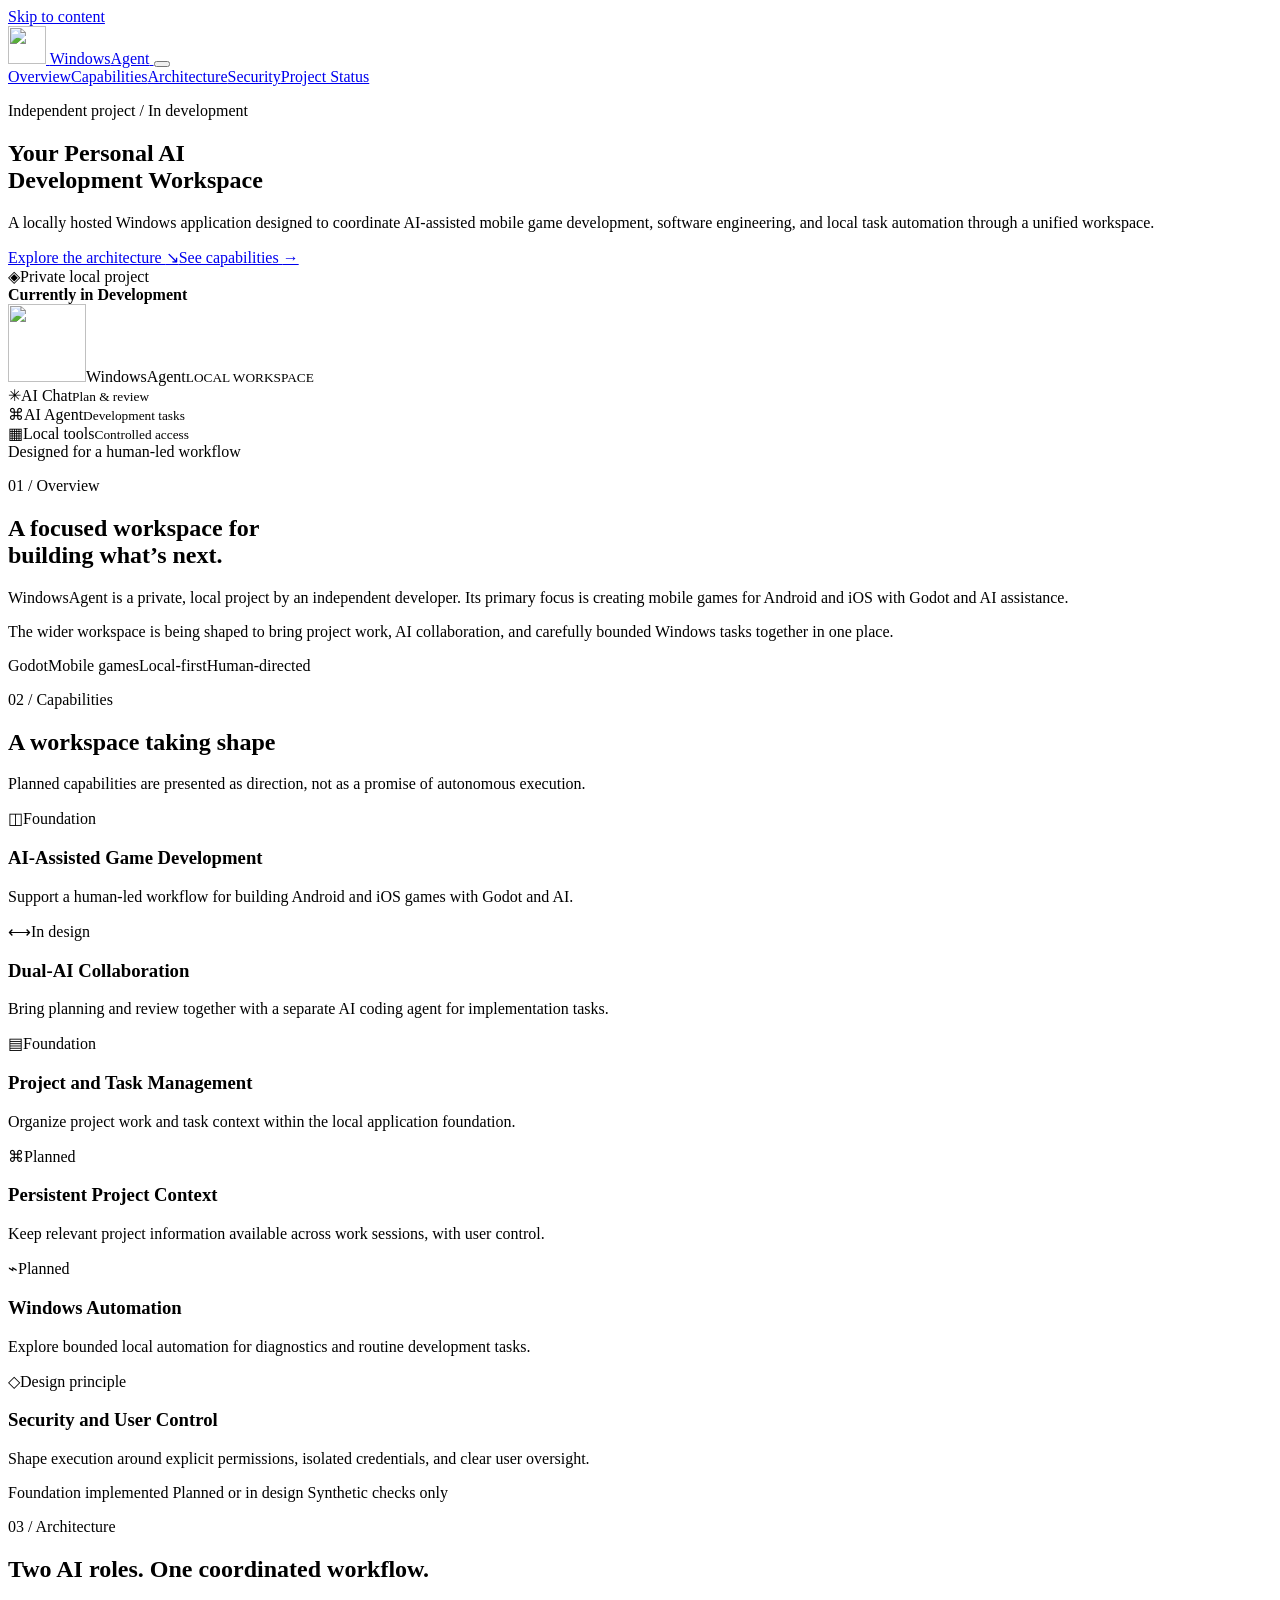
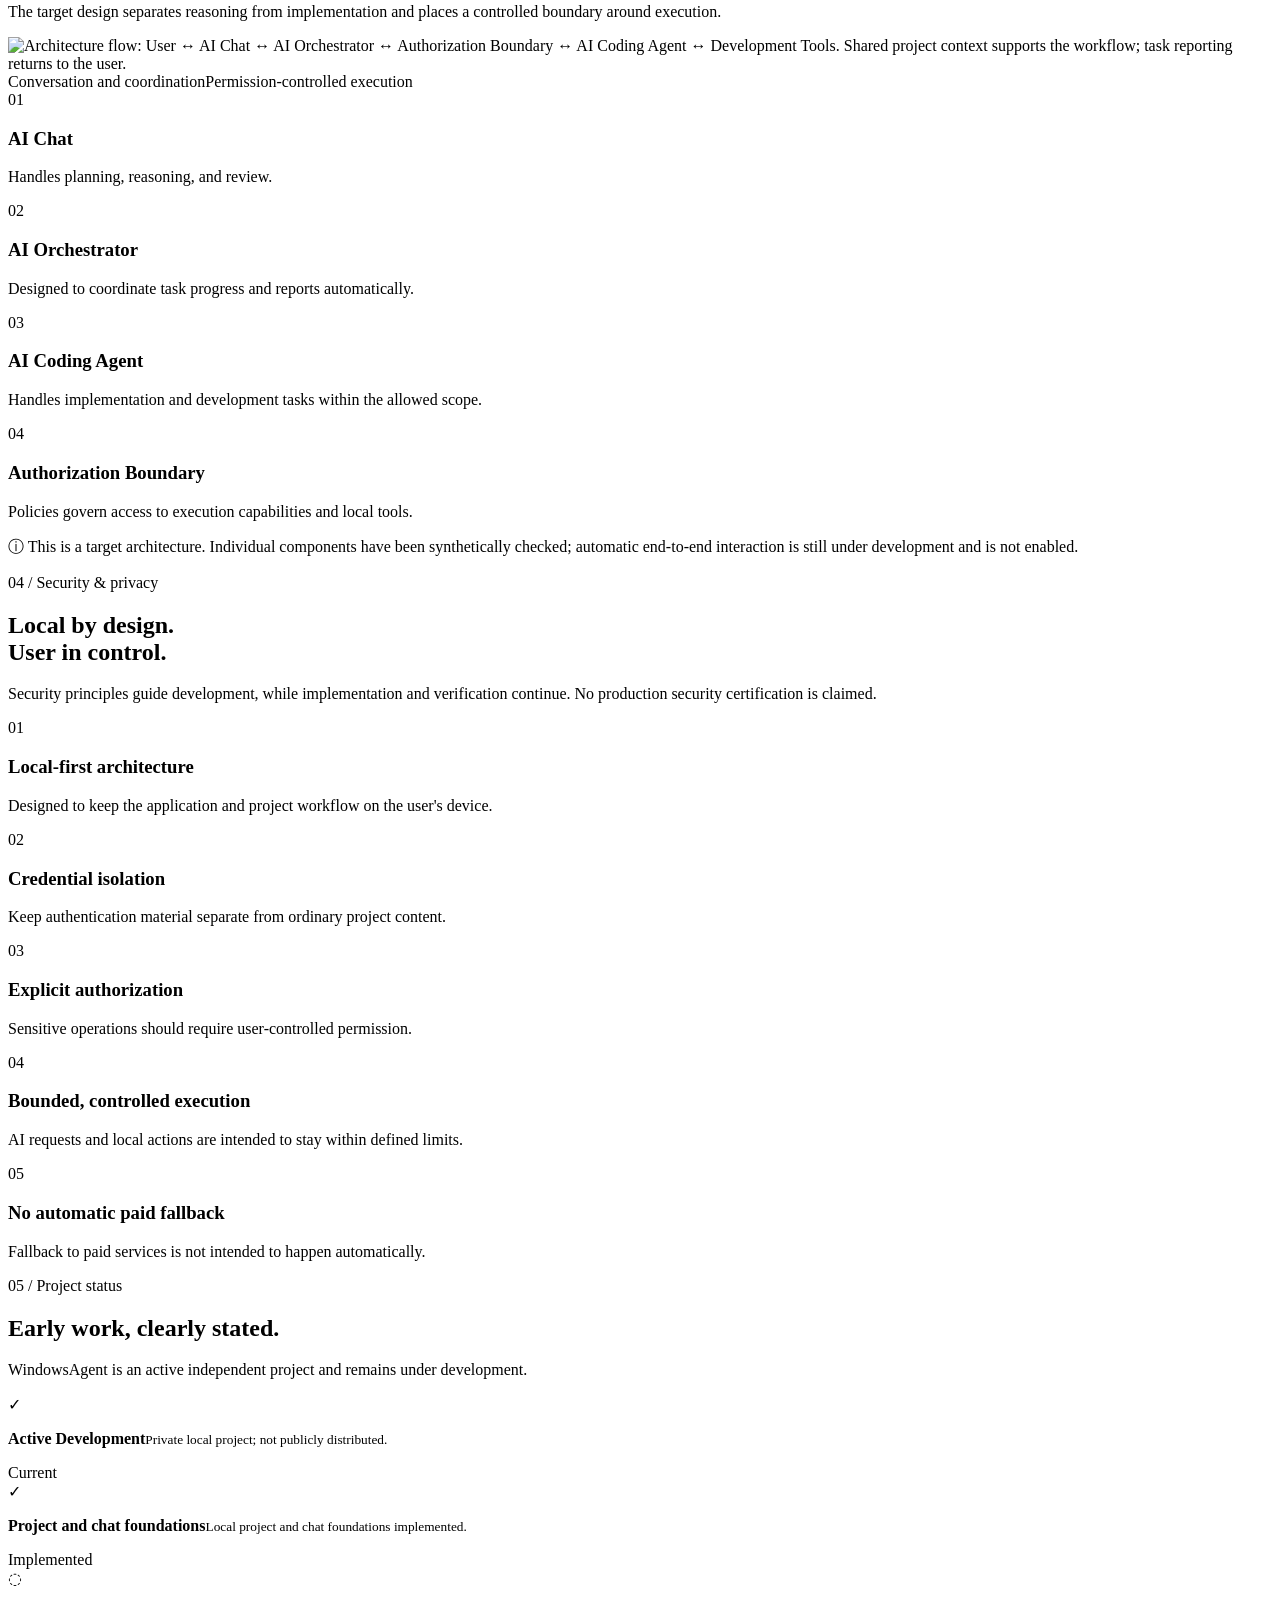
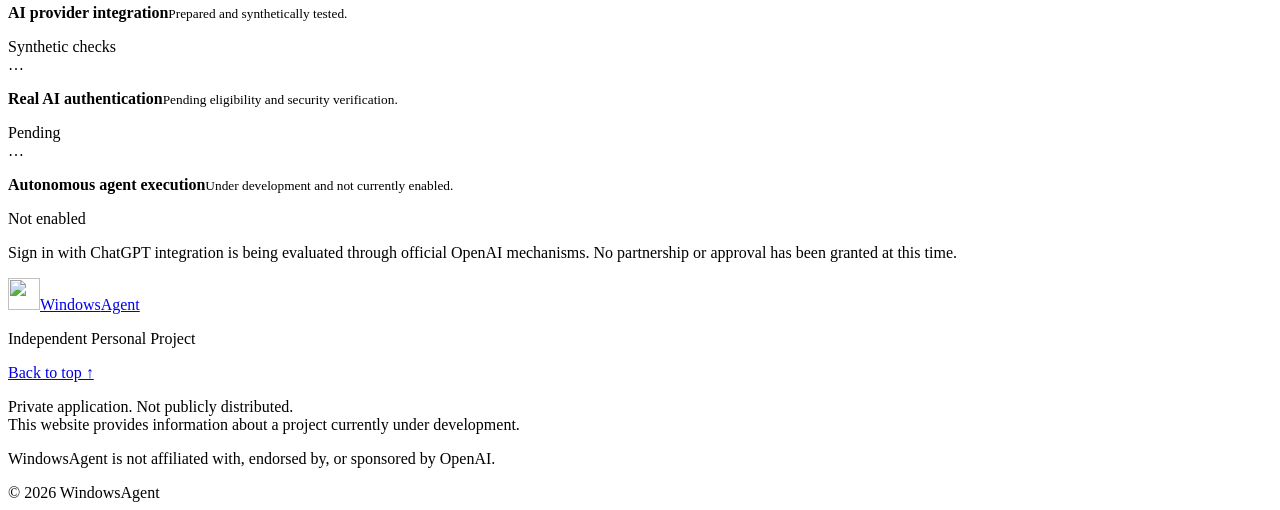
==== index.html @ 3480ef0d "Add website page" ====
<!doctype html>
<html lang="en">
<head>
  <meta charset="utf-8">
  <meta name="viewport" content="width=device-width, initial-scale=1">
  <meta name="theme-color" content="#080d19">
  <meta name="description" content="WindowsAgent is an independent local project exploring a coordinated AI workspace for game development and software engineering.">
  <title>WindowsAgent — Your Personal AI Development Workspace</title>
  <link rel="icon" href="assets/images/favicon.svg" type="image/svg+xml">
  <link rel="stylesheet" href="assets/css/style.css">
  <script src="assets/js/main.js" defer></script>
</head>
<body>
  <a class="skip-link" href="#main">Skip to content</a>
  <header class="site-header">
    <div class="header-inner wrap">
      <a class="brand" href="#top" aria-label="WindowsAgent home">
        <img src="assets/images/logo.svg" width="38" height="38" alt="">
        <span>Windows<span class="brand-accent">Agent</span></span>
      </a>
      <button class="menu-toggle" type="button" aria-expanded="false" aria-controls="site-nav" aria-label="Open navigation"><span></span><span></span></button>
      <nav id="site-nav" class="site-nav" aria-label="Main navigation">
        <a href="#overview">Overview</a><a href="#capabilities">Capabilities</a><a href="#architecture">Architecture</a><a href="#security">Security</a><a href="#status">Project Status</a>
      </nav>
    </div>
  </header>
  <main id="main">
    <section class="hero wrap" id="top" aria-labelledby="hero-title">
      <div class="hero-copy">
        <p class="eyebrow"><span class="status-dot"></span> Independent project <span class="eyebrow-divider">/</span> In development</p>
        <h1 id="hero-title">Your Personal AI<br><span class="gradient-text">Development Workspace</span></h1>
        <p class="hero-lede">A locally hosted Windows application designed to coordinate AI-assisted mobile game development, software engineering, and local task automation through a unified workspace.</p>
        <div class="hero-actions"><a class="button button-primary" href="#architecture">Explore the architecture <span aria-hidden="true">↘</span></a><a class="text-link" href="#capabilities">See capabilities <span aria-hidden="true">→</span></a></div>
        <div class="hero-note"><span class="note-icon" aria-hidden="true">◈</span><span>Private local project<br><strong>Currently in Development</strong></span></div>
      </div>
      <div class="hero-visual" aria-label="Illustration of a coordinated local development workspace">
        <div class="orbit orbit-one"></div><div class="orbit orbit-two"></div>
        <div class="hero-core"><img src="assets/images/logo.svg" alt="" width="78" height="78"><span>WindowsAgent</span><small>LOCAL WORKSPACE</small></div>
        <div class="float-chip chip-chat"><span class="chip-icon cyan">✳</span><span>AI Chat<small>Plan &amp; review</small></span></div>
        <div class="float-chip chip-agent"><span class="chip-icon violet">⌘</span><span>AI Agent<small>Development tasks</small></span></div>
        <div class="float-chip chip-tools"><span class="chip-icon blue">▦</span><span>Local tools<small>Controlled access</small></span></div>
        <div class="visual-caption"><span class="pulse"></span> Designed for a human-led workflow</div>
      </div>
    </section>

    <section class="intro-section" id="overview" aria-labelledby="overview-title">
      <div class="wrap intro-grid"><div><p class="eyebrow">01 / Overview</p><h2 id="overview-title">A focused workspace for<br>building what’s next.</h2></div><div class="intro-body"><p>WindowsAgent is a private, local project by an independent developer. Its primary focus is creating mobile games for Android and iOS with Godot and AI assistance.</p><p>The wider workspace is being shaped to bring project work, AI collaboration, and carefully bounded Windows tasks together in one place.</p><div class="tag-row"><span>Godot</span><span>Mobile games</span><span>Local-first</span><span>Human-directed</span></div></div></div>
    </section>

    <section class="section wrap" id="capabilities" aria-labelledby="capabilities-title">
      <div class="section-heading"><div><p class="eyebrow">02 / Capabilities</p><h2 id="capabilities-title">A workspace taking shape</h2></div><p>Planned capabilities are presented as direction, not as a promise of autonomous execution.</p></div>
      <div class="capability-grid">
        <article class="cap-card"><div class="card-top"><span class="card-icon cyan">◫</span><span class="state state-present">Foundation</span></div><h3>AI-Assisted Game Development</h3><p>Support a human-led workflow for building Android and iOS games with Godot and AI.</p></article>
        <article class="cap-card"><div class="card-top"><span class="card-icon violet">⟷</span><span class="state state-design">In design</span></div><h3>Dual-AI Collaboration</h3><p>Bring planning and review together with a separate AI coding agent for implementation tasks.</p></article>
        <article class="cap-card"><div class="card-top"><span class="card-icon blue">▤</span><span class="state state-present">Foundation</span></div><h3>Project and Task Management</h3><p>Organize project work and task context within the local application foundation.</p></article>
        <article class="cap-card"><div class="card-top"><span class="card-icon teal">⌘</span><span class="state state-design">Planned</span></div><h3>Persistent Project Context</h3><p>Keep relevant project information available across work sessions, with user control.</p></article>
        <article class="cap-card"><div class="card-top"><span class="card-icon purple">⌁</span><span class="state state-design">Planned</span></div><h3>Windows Automation</h3><p>Explore bounded local automation for diagnostics and routine development tasks.</p></article>
        <article class="cap-card"><div class="card-top"><span class="card-icon green">◇</span><span class="state state-principle">Design principle</span></div><h3>Security and User Control</h3><p>Shape execution around explicit permissions, isolated credentials, and clear user oversight.</p></article>
      </div>
      <div class="legend"><span><i class="legend-dot present"></i> Foundation implemented</span><span><i class="legend-dot design"></i> Planned or in design</span><span><i class="legend-dot synthetic"></i> Synthetic checks only</span></div>
    </section>

    <section class="architecture-section" id="architecture" aria-labelledby="architecture-title">
      <div class="wrap"><div class="section-heading"><div><p class="eyebrow">03 / Architecture</p><h2 id="architecture-title">Two AI roles. One coordinated workflow.</h2></div><p>The target design separates reasoning from implementation and places a controlled boundary around execution.</p></div>
        <div class="diagram-frame"><img src="assets/images/architecture.svg" alt="Architecture flow: User ↔ AI Chat ↔ AI Orchestrator ↔ Authorization Boundary ↔ AI Coding Agent ↔ Development Tools. Shared project context supports the workflow; task reporting returns to the user." loading="lazy"><div class="diagram-legend"><span><i class="line-key cyan-key"></i>Conversation and coordination</span><span><i class="line-key violet-key"></i>Permission-controlled execution</span></div></div>
        <div class="role-grid"><article><span class="role-number">01</span><h3>AI Chat</h3><p>Handles planning, reasoning, and review.</p></article><article><span class="role-number">02</span><h3>AI Orchestrator</h3><p>Designed to coordinate task progress and reports automatically.</p></article><article><span class="role-number">03</span><h3>AI Coding Agent</h3><p>Handles implementation and development tasks within the allowed scope.</p></article><article><span class="role-number">04</span><h3>Authorization Boundary</h3><p>Policies govern access to execution capabilities and local tools.</p></article></div>
        <p class="architecture-footnote"><span aria-hidden="true">ⓘ</span> This is a target architecture. Individual components have been synthetically checked; automatic end-to-end interaction is still under development and is not enabled.</p>
      </div>
    </section>

    <section class="section wrap security-section" id="security" aria-labelledby="security-title">
      <div class="security-copy"><p class="eyebrow">04 / Security &amp; privacy</p><h2 id="security-title">Local by design.<br><span class="gradient-text">User in control.</span></h2><p>Security principles guide development, while implementation and verification continue. No production security certification is claimed.</p></div>
      <div class="principles"><div class="principle"><span>01</span><div><h3>Local-first architecture</h3><p>Designed to keep the application and project workflow on the user's device.</p></div></div><div class="principle"><span>02</span><div><h3>Credential isolation</h3><p>Keep authentication material separate from ordinary project content.</p></div></div><div class="principle"><span>03</span><div><h3>Explicit authorization</h3><p>Sensitive operations should require user-controlled permission.</p></div></div><div class="principle"><span>04</span><div><h3>Bounded, controlled execution</h3><p>AI requests and local actions are intended to stay within defined limits.</p></div></div><div class="principle"><span>05</span><div><h3>No automatic paid fallback</h3><p>Fallback to paid services is not intended to happen automatically.</p></div></div></div>
    </section>

    <section class="status-section" id="status" aria-labelledby="status-title"><div class="wrap status-wrap"><div class="status-heading"><p class="eyebrow">05 / Project status</p><h2 id="status-title">Early work, clearly stated.</h2><p>WindowsAgent is an active independent project and remains under development.</p></div><div class="status-list"><div><span class="status-check">✓</span><p><strong>Active Development</strong><small>Private local project; not publicly distributed.</small></p><span class="status-label">Current</span></div><div><span class="status-check">✓</span><p><strong>Project and chat foundations</strong><small>Local project and chat foundations implemented.</small></p><span class="status-label">Implemented</span></div><div><span class="status-check check-violet">◌</span><p><strong>AI provider integration</strong><small>Prepared and synthetically tested.</small></p><span class="status-label label-violet">Synthetic checks</span></div><div><span class="status-check check-muted">…</span><p><strong>Real AI authentication</strong><small>Pending eligibility and security verification.</small></p><span class="status-label label-muted">Pending</span></div><div><span class="status-check check-muted">…</span><p><strong>Autonomous agent execution</strong><small>Under development and not currently enabled.</small></p><span class="status-label label-muted">Not enabled</span></div></div><p class="integration-note">Sign in with ChatGPT integration is being evaluated through official OpenAI mechanisms. No partnership or approval has been granted at this time.</p></div></section>
  </main>
  <footer class="site-footer"><div class="wrap footer-main"><a class="brand footer-brand" href="#top"><img src="assets/images/logo.svg" width="32" height="32" alt=""><span>Windows<span class="brand-accent">Agent</span></span></a><p>Independent Personal Project</p><a class="back-top" href="#top">Back to top ↑</a></div><div class="wrap footer-bottom"><p>Private application. Not publicly distributed.<br>This website provides information about a project currently under development.</p><p>WindowsAgent is not affiliated with, endorsed by, or sponsored by OpenAI.</p><span>© <span id="year">2026</span> WindowsAgent</span></div></footer>
</body>
</html>
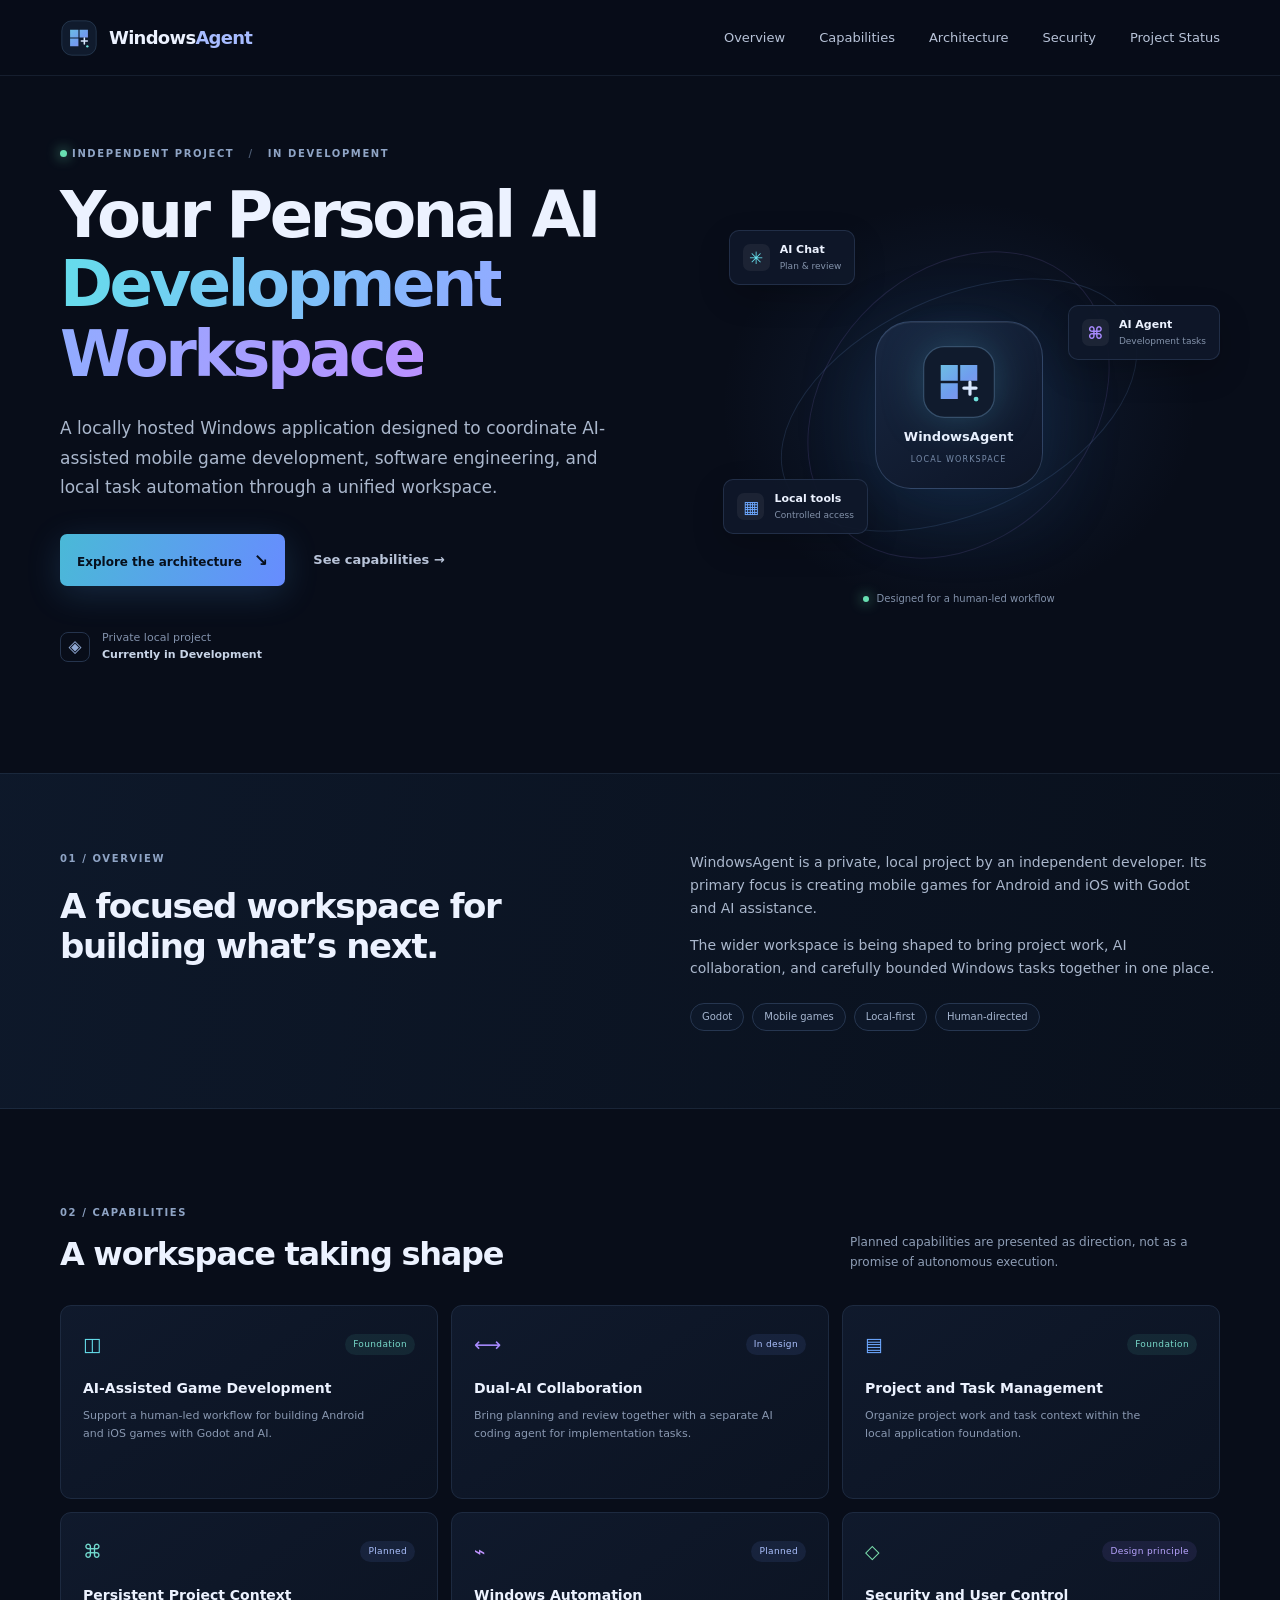
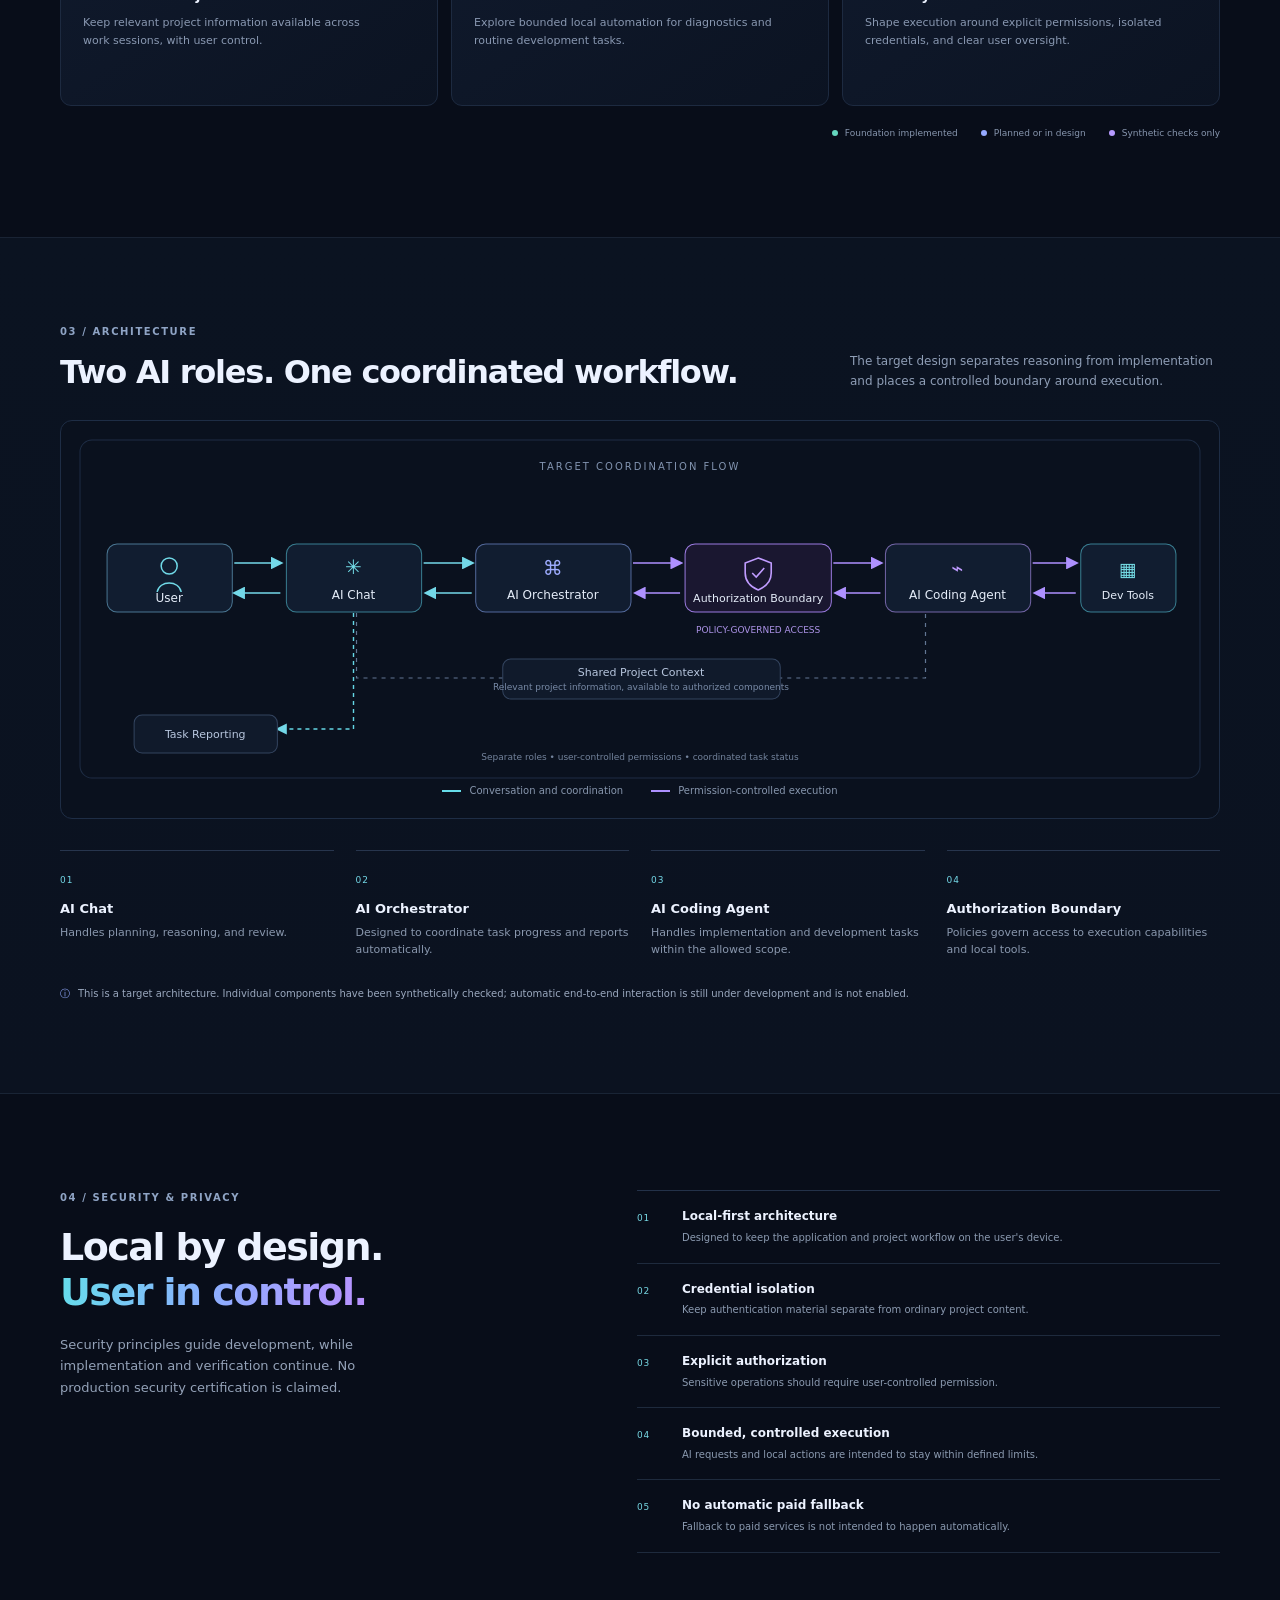
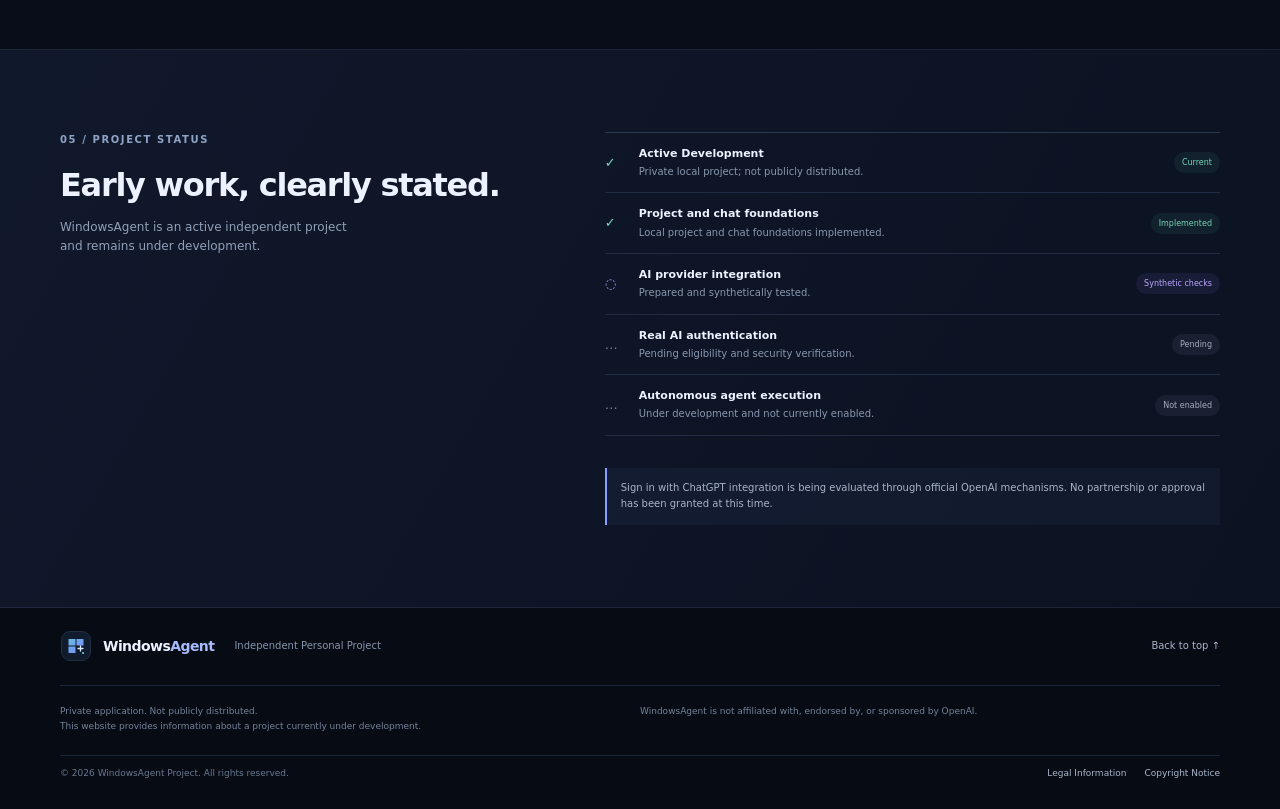
==== commit dce2b14b: "Add copyright notice and legal information" ====
--- a/index.html
+++ b/index.html
@@ -75,7 +75,6 @@
 
     <section class="status-section" id="status" aria-labelledby="status-title"><div class="wrap status-wrap"><div class="status-heading"><p class="eyebrow">05 / Project status</p><h2 id="status-title">Early work, clearly stated.</h2><p>WindowsAgent is an active independent project and remains under development.</p></div><div class="status-list"><div><span class="status-check">✓</span><p><strong>Active Development</strong><small>Private local project; not publicly distributed.</small></p><span class="status-label">Current</span></div><div><span class="status-check">✓</span><p><strong>Project and chat foundations</strong><small>Local project and chat foundations implemented.</small></p><span class="status-label">Implemented</span></div><div><span class="status-check check-violet">◌</span><p><strong>AI provider integration</strong><small>Prepared and synthetically tested.</small></p><span class="status-label label-violet">Synthetic checks</span></div><div><span class="status-check check-muted">…</span><p><strong>Real AI authentication</strong><small>Pending eligibility and security verification.</small></p><span class="status-label label-muted">Pending</span></div><div><span class="status-check check-muted">…</span><p><strong>Autonomous agent execution</strong><small>Under development and not currently enabled.</small></p><span class="status-label label-muted">Not enabled</span></div></div><p class="integration-note">Sign in with ChatGPT integration is being evaluated through official OpenAI mechanisms. No partnership or approval has been granted at this time.</p></div></section>
   </main>
-  <footer class="site-footer"><div class="wrap footer-main"><a class="brand footer-brand" href="#top"><img src="assets/images/logo.svg" width="32" height="32" alt=""><span>Windows<span class="brand-accent">Agent</span></span></a><p>Independent Personal Project</p><a class="back-top" href="#top">Back to top ↑</a></div><div class="wrap footer-bottom"><p>Private application. Not publicly distributed.<br>This website provides information about a project currently under development.</p><p>WindowsAgent is not affiliated with, endorsed by, or sponsored by OpenAI.</p><span>© <span id="year">2026</span> WindowsAgent</span></div></footer>
+  <footer class="site-footer"><div class="wrap footer-main"><a class="brand footer-brand" href="#top"><img src="assets/images/logo.svg" width="32" height="32" alt=""><span>Windows<span class="brand-accent">Agent</span></span></a><p>Independent Personal Project</p><a class="back-top" href="#top">Back to top ↑</a></div><div class="wrap footer-bottom"><p>Private application. Not publicly distributed.<br>This website provides information about a project currently under development.</p><p>WindowsAgent is not affiliated with, endorsed by, or sponsored by OpenAI.</p><div class="footer-legal-row"><span>© 2026 WindowsAgent Project. All rights reserved.</span><nav class="footer-legal-links" aria-label="Legal links"><a href="legal.html">Legal Information</a><a href="COPYRIGHT.md">Copyright Notice</a></nav></div></div></footer>
 </body>
 </html>
-
--- a/assets/css/style.css
+++ b/assets/css/style.css
@@ -0,0 +1,4 @@
+:root{color-scheme:dark;--bg:#080d19;--bg2:#0b1221;--panel:#10192b;--line:#1c2940;--text:#ecf2ff;--muted:#96a4bd;--soft:#c0cbe0;--cyan:#67e1ee;--blue:#6da8ff;--violet:#a98bff;--max:1160px;font-family:Inter,ui-sans-serif,system-ui,-apple-system,BlinkMacSystemFont,"Segoe UI",sans-serif}*{box-sizing:border-box}html{scroll-behavior:smooth;scroll-padding-top:90px}body{margin:0;background:var(--bg);color:var(--text);font-size:16px;line-height:1.65;overflow-x:hidden}a{color:inherit;text-decoration:none}a:focus-visible,button:focus-visible{outline:2px solid var(--cyan);outline-offset:4px}.wrap{width:min(var(--max),calc(100% - 48px));margin-inline:auto}.skip-link{position:fixed;left:12px;top:-60px;z-index:20;background:#fff;color:#080d19;padding:10px 14px;border-radius:8px}.skip-link:focus{top:12px}.site-header{height:76px;position:sticky;top:0;z-index:10;background:rgba(8,13,25,.86);backdrop-filter:blur(16px);border-bottom:1px solid rgba(130,158,204,.12)}.header-inner{height:100%;display:flex;align-items:center;justify-content:space-between}.brand{display:inline-flex;align-items:center;gap:11px;font-weight:700;font-size:18px;letter-spacing:-.04em}.brand img{display:block}.brand-accent{color:#a7bcff}.site-nav{display:flex;align-items:center;gap:34px}.site-nav a,.text-link{font-size:13px;color:#b8c3d8;transition:color .2s}.site-nav a:hover,.text-link:hover{color:var(--cyan)}.menu-toggle{display:none;background:none;border:0;color:var(--text);padding:8px}.hero{min-height:640px;display:grid;grid-template-columns:1.07fr .93fr;align-items:center;gap:36px;padding-top:32px;padding-bottom:72px}.hero-copy{padding:38px 0}.eyebrow{text-transform:uppercase;letter-spacing:.16em;font-size:10px;font-weight:700;color:#8fa4c5;margin:0 0 18px}.status-dot,.pulse{display:inline-block;width:7px;height:7px;border-radius:50%;background:#68dfb1;box-shadow:0 0 13px #68dfb1}.eyebrow-divider{margin:0 9px;color:#4d5c74}.hero h1{font-size:clamp(42px,5vw,64px);line-height:1.09;letter-spacing:-.055em;margin:0 0 24px;font-weight:650}.gradient-text{background:linear-gradient(100deg,#65ddeb 0%,#8cafff 49%,#ba91ff 100%);-webkit-background-clip:text;background-clip:text;color:transparent}.hero-lede{max-width:570px;font-size:17px;line-height:1.75;color:#aab7cc;margin:0}.hero-actions{display:flex;align-items:center;gap:28px;margin-top:31px}.button{border-radius:7px;padding:12px 17px;font-size:12px;font-weight:650}.button-primary{background:linear-gradient(110deg,#4ab9d7,#678cff);color:#07101d;box-shadow:0 8px 34px rgba(76,151,221,.2)}.button-primary:hover{filter:brightness(1.12)}.button span{font-size:17px;margin-left:8px}.text-link{font-weight:600}.hero-note{display:flex;align-items:center;gap:12px;color:#8291ab;font-size:11px;line-height:1.5;margin-top:44px}.hero-note strong{color:#c8d4e7;font-weight:550}.note-icon{display:grid;place-items:center;width:30px;height:30px;border:1px solid #25344d;border-radius:8px;color:#8fa8d3;font-size:17px}.hero-visual{height:450px;position:relative;display:grid;place-items:center;background:radial-gradient(ellipse at center,rgba(48,87,145,.22),rgba(8,13,25,0) 64%)}.orbit{position:absolute;border:1px solid rgba(107,145,203,.18);border-radius:50%;transform:rotate(-25deg)}.orbit-one{width:380px;height:216px}.orbit-two{width:265px;height:340px;transform:rotate(43deg);border-color:rgba(151,128,229,.15)}.hero-core{width:168px;height:168px;position:relative;z-index:1;border-radius:36px;border:1px solid rgba(130,170,231,.25);background:linear-gradient(145deg,rgba(25,41,67,.96),rgba(13,21,38,.98));box-shadow:0 18px 80px rgba(42,112,173,.2),inset 0 1px rgba(255,255,255,.07);display:flex;flex-direction:column;align-items:center;justify-content:center;gap:5px}.hero-core img{filter:drop-shadow(0 0 20px rgba(87,198,232,.25))}.hero-core>span{font-weight:650;font-size:13px}.hero-core small{color:#778ba9;font-size:8px;letter-spacing:.14em}.float-chip{position:absolute;z-index:2;display:flex;align-items:center;gap:10px;padding:10px 13px;border-radius:10px;border:1px solid rgba(120,151,200,.19);background:rgba(15,24,42,.94);box-shadow:0 12px 32px rgba(0,0,0,.2);font-size:11px;font-weight:600}.float-chip small{display:block;color:#8392aa;font-size:9px;font-weight:400}.chip-icon{font-size:17px;width:27px;height:27px;display:grid;place-items:center;border-radius:7px;background:rgba(255,255,255,.06)}.cyan{color:var(--cyan)}.violet{color:var(--violet)}.blue{color:var(--blue)}.teal{color:#72d9ce}.purple{color:#c094ff}.green{color:#7ce2af}.chip-chat{top:50px;left:6%}.chip-agent{top:125px;right:0}.chip-tools{bottom:96px;left:5%}.visual-caption{position:absolute;bottom:22px;color:#8291aa;font-size:10px;display:flex;gap:8px;align-items:center}.pulse{width:6px;height:6px}.intro-section{border-block:1px solid rgba(122,153,197,.12);background:linear-gradient(100deg,rgba(16,28,48,.73),rgba(10,17,30,.7))}.intro-grid{display:grid;grid-template-columns:1fr 1fr;gap:100px;padding-block:77px}.intro-grid h2,.section-heading h2,.security-copy h2,.status-heading h2{font-size:34px;line-height:1.2;letter-spacing:-.04em;margin:0;font-weight:600}.intro-body p{margin:0 0 14px;color:#aab7cc;font-size:14px}.tag-row{display:flex;gap:8px;flex-wrap:wrap;margin-top:22px}.tag-row span{font-size:10px;color:#a6b6d0;border:1px solid #263650;border-radius:20px;padding:5px 11px;background:rgba(17,29,49,.5)}.section{padding-block:96px}.section-heading{display:flex;justify-content:space-between;align-items:end;gap:30px;margin-bottom:32px}.section-heading .eyebrow{margin-bottom:13px}.section-heading h2{font-size:32px}.section-heading>p{max-width:370px;margin:0;color:#8f9eb6;font-size:12px}.capability-grid{display:grid;grid-template-columns:repeat(3,1fr);gap:13px}.cap-card{min-height:194px;padding:23px 22px;background:linear-gradient(145deg,rgba(16,26,45,.96),rgba(12,20,35,.88));border:1px solid #1d2a40;border-radius:11px;transition:transform .25s,border-color .25s}.cap-card:hover{transform:translateY(-3px);border-color:#364c70}.card-top{display:flex;align-items:center;justify-content:space-between}.card-icon{font-size:19px}.state{font-size:9px;letter-spacing:.04em;border-radius:12px;padding:3px 8px}.state-present{color:#78d9ca;background:rgba(76,197,175,.1)}.state-design{color:#adc2ff;background:rgba(108,144,255,.1)}.state-principle{color:#b9a5ff;background:rgba(151,116,255,.1)}.cap-card h3{font-size:14px;margin:17px 0 7px;font-weight:600}.cap-card p{font-size:11px;line-height:1.65;color:#8998b1;margin:0;max-width:300px}.legend{display:flex;justify-content:flex-end;gap:23px;margin-top:20px;color:#8796ae;font-size:9px}.legend span{display:flex;align-items:center;gap:7px}.legend-dot{display:inline-block;width:6px;height:6px;border-radius:50%}.legend-dot.present{background:#65d7bf}.legend-dot.design{background:#96aaff}.legend-dot.synthetic{background:#b69aff}.architecture-section{padding-block:86px 91px;border-block:1px solid rgba(122,153,197,.12);background:linear-gradient(180deg,#0b1321,#0b1220)}.architecture-section .section-heading{margin-bottom:28px}.diagram-frame{padding:18px 18px 10px;border-radius:12px;border:1px solid #1e2d45;background:#0a111e}.diagram-frame img{display:block;width:100%;height:auto}.diagram-legend{display:flex;justify-content:center;gap:28px;padding:4px 0 8px;color:#8796ad;font-size:10px}.diagram-legend span{display:flex;align-items:center;gap:8px}.line-key{width:19px;height:2px;display:inline-block}.cyan-key{background:#66ddea}.violet-key{background:#ad91ff}.role-grid{display:grid;grid-template-columns:repeat(4,1fr);gap:22px;margin-top:31px}.role-grid article{border-top:1px solid #27354d;padding-top:14px}.role-number{font-size:9px;color:#74d9e8;letter-spacing:.1em}.role-grid h3{font-size:13px;margin:7px 0 4px}.role-grid p{font-size:11px;color:#8997ad;margin:0;line-height:1.6}.architecture-footnote{margin:27px 0 0;color:#9aa8be;font-size:10px;display:flex;gap:8px;align-items:start}.architecture-footnote span{color:#92aaff}.security-section{display:grid;grid-template-columns:.9fr 1.1fr;gap:100px}.security-copy h2{font-size:38px}.security-copy>p:last-child{font-size:13px;color:#94a2b8;max-width:350px;margin-top:18px}.principles{border-top:1px solid #233149}.principle{display:grid;grid-template-columns:38px 1fr;gap:7px;padding:16px 0;border-bottom:1px solid #1e2a3d}.principle>span{color:#77d8e4;font-size:9px;letter-spacing:.08em;padding-top:4px}.principle h3{font-size:12px;margin:0 0 3px}.principle p{font-size:10px;color:#8b9ab0;margin:0}.status-section{background:linear-gradient(120deg,#10182b,#0b1221);border-block:1px solid rgba(122,153,197,.12);padding-block:82px}.status-wrap{display:grid;grid-template-columns:.85fr 1.15fr;gap:32px 90px}.status-heading h2{font-size:32px}.status-heading>p:last-child{color:#91a0b8;font-size:12px;max-width:300px;margin-top:13px}.status-list{border-top:1px solid #2a3952}.status-list>div{display:grid;grid-template-columns:26px 1fr auto;gap:8px;align-items:center;padding:12px 0;border-bottom:1px solid #202d43}.status-check{color:#73dcbb;font-size:13px}.check-violet{color:#b59bff}.check-muted{color:#74839b}.status-list p{margin:0}.status-list strong{display:block;font-size:11px;font-weight:600}.status-list small{display:block;font-size:10px;color:#8998af;margin-top:1px}.status-label{color:#75d5b6;background:rgba(70,180,145,.09);border-radius:14px;padding:4px 8px;font-size:8px;white-space:nowrap}.label-violet{color:#baa7ff;background:rgba(139,109,226,.1)}.label-muted{color:#a5afbf;background:rgba(130,147,173,.1)}.integration-note{grid-column:2;color:#a9b5c9;font-size:10px;margin:0;padding:12px 14px;border-left:2px solid #899cff;background:rgba(117,128,209,.06)}.site-footer{background:#070b14}.footer-main{min-height:78px;display:flex;align-items:center;gap:20px;border-bottom:1px solid #1b2639}.footer-brand{font-size:14px}.footer-main>p{color:#8795aa;font-size:10px;margin:0}.back-top{margin-left:auto;color:#a8b5ca;font-size:10px}.footer-bottom{display:grid;grid-template-columns:1fr 1fr auto;gap:20px;align-items:start;padding-block:18px 28px;color:#75839a;font-size:9px;line-height:1.7}.footer-bottom p{margin:0}.footer-bottom span{white-space:nowrap;color:#697991}
+@media(min-width:1200px){.hero{min-height:690px}}@media(max-width:900px){.site-nav{gap:19px}.site-nav a{font-size:11px}.hero{grid-template-columns:1fr  .85fr;gap:10px;min-height:570px}.hero h1{font-size:49px}.hero-visual{transform:scale(.9)}.intro-grid{gap:45px}.security-section{gap:48px}.status-wrap{gap:26px 45px}}@media(max-width:680px){html{scroll-padding-top:70px}.wrap{width:min(100% - 36px,var(--max))}.site-header{height:66px}.menu-toggle{display:flex;flex-direction:column;gap:5px;cursor:pointer}.menu-toggle span{width:20px;height:1px;background:#d9e5f7;transition:transform .2s}.menu-toggle[aria-expanded=true] span:first-child{transform:translateY(3px) rotate(45deg)}.menu-toggle[aria-expanded=true] span:last-child{transform:translateY(-3px) rotate(-45deg)}.site-nav{display:none;position:absolute;top:66px;left:0;right:0;background:#0b1220;padding:10px 20px 18px;border-bottom:1px solid #25334a;flex-direction:column;align-items:stretch;gap:0}.site-nav.is-open{display:flex}.site-nav a{padding:11px 4px;border-bottom:1px solid rgba(125,151,190,.12);font-size:13px}.site-nav a:last-child{border:0}.hero{display:block;padding-top:55px;padding-bottom:34px;min-height:0}.hero-copy{padding:0}.hero h1{font-size:clamp(40px,10vw,54px)}.hero-lede{font-size:14px}.hero-actions{gap:20px;flex-wrap:wrap}.hero-note{margin-top:26px}.hero-visual{height:370px;margin-top:6px;transform:none}.orbit-one{width:320px;height:190px}.orbit-two{height:280px;width:225px}.chip-chat{left:0;top:37px}.chip-agent{right:0;top:104px}.chip-tools{left:0;bottom:54px}.visual-caption{bottom:6px}.intro-grid{grid-template-columns:1fr;gap:20px;padding-block:55px}.intro-grid h2,.section-heading h2{font-size:28px}.intro-body p{font-size:13px}.section{padding-block:65px}.section-heading{display:block;margin-bottom:24px}.section-heading>p{margin-top:12px}.capability-grid{grid-template-columns:1fr 1fr;gap:9px}.cap-card{padding:17px 15px;min-height:205px}.cap-card h3{font-size:12px}.cap-card p{font-size:10px}.state{font-size:8px;padding:3px 6px}.legend{justify-content:flex-start;flex-wrap:wrap;gap:10px 18px}.architecture-section{padding-block:64px}.diagram-frame{padding:10px 6px}.diagram-legend{gap:15px;font-size:8px}.role-grid{grid-template-columns:1fr 1fr;gap:18px}.security-section{grid-template-columns:1fr;gap:28px}.security-copy h2{font-size:34px}.status-section{padding-block:62px}.status-wrap{grid-template-columns:1fr;gap:25px}.integration-note{grid-column:1}.footer-main{flex-wrap:wrap;min-height:72px;gap:12px}.footer-main>p{font-size:9px}.footer-bottom{grid-template-columns:1fr;gap:11px;padding-block:17px 24px}.footer-bottom span{order:3}}@media(max-width:390px){.capability-grid{grid-template-columns:1fr}.cap-card{min-height:0}.hero-actions{align-items:flex-start;flex-direction:column;gap:16px}.hero-visual{height:330px}.float-chip{padding:8px 10px}.chip-agent{right:-3px}}@media(prefers-reduced-motion:reduce){*,*::before,*::after{scroll-behavior:auto!important;animation-duration:.01ms!important;animation-iteration-count:1!important;transition-duration:.01ms!important}}
+
+.legal-page{padding-bottom:80px}.legal-hero{padding-block:78px 38px}.legal-hero h1{font-size:clamp(40px,6vw,58px);line-height:1.1;letter-spacing:-.05em;margin:0 0 15px}.legal-hero>p:last-child{max-width:680px;color:#aab7cc;font-size:15px;margin:0}.legal-layout{display:grid;grid-template-columns:210px minmax(0,1fr);gap:54px;align-items:start}.legal-toc{position:sticky;top:105px;padding:18px 16px;border:1px solid #1c2940;border-radius:10px;background:#0b1221}.legal-toc h2{font-size:10px;text-transform:uppercase;letter-spacing:.12em;color:#8295b3;margin:0 0 10px}.legal-toc a{display:block;padding:5px 0;color:#aab7cc;font-size:11px}.legal-toc a:hover{color:#67e1ee}.legal-content{min-width:0}.legal-section{padding:0 0 25px;margin:0 0 24px;border-bottom:1px solid #1c2940;scroll-margin-top:100px}.legal-section h2{font-size:20px;letter-spacing:-.025em;margin:0 0 10px}.legal-section p,.legal-section li{color:#aab7cc;font-size:13px;line-height:1.8}.legal-section p{margin:0 0 11px}.legal-section ul{padding-left:20px;margin:8px 0}.legal-section a{color:#8ebaff;text-decoration:underline;text-decoration-color:rgba(142,186,255,.45);text-underline-offset:3px}.legal-updated{font-size:10px!important;color:#7e8da5!important}.footer-legal-row{grid-column:1/-1;display:flex;justify-content:space-between;align-items:center;gap:18px;padding-top:10px;border-top:1px solid #1b2639;color:#8291a7;font-size:9px}.footer-legal-links{display:flex;gap:18px}.footer-legal-links a{color:#aab7cc}.footer-legal-links a:hover{color:#67e1ee}@media(max-width:680px){.legal-page{padding-bottom:58px}.legal-hero{padding-block:54px 28px}.legal-hero>p:last-child{font-size:13px}.legal-layout{grid-template-columns:1fr;gap:25px}.legal-toc{position:static;display:grid;grid-template-columns:1fr 1fr;column-gap:15px}.legal-toc h2{grid-column:1/-1}.legal-section h2{font-size:18px}.legal-section p,.legal-section li{font-size:12px}.footer-legal-row{align-items:flex-start;flex-direction:column}.footer-legal-links{flex-wrap:wrap;gap:12px 18px}}
